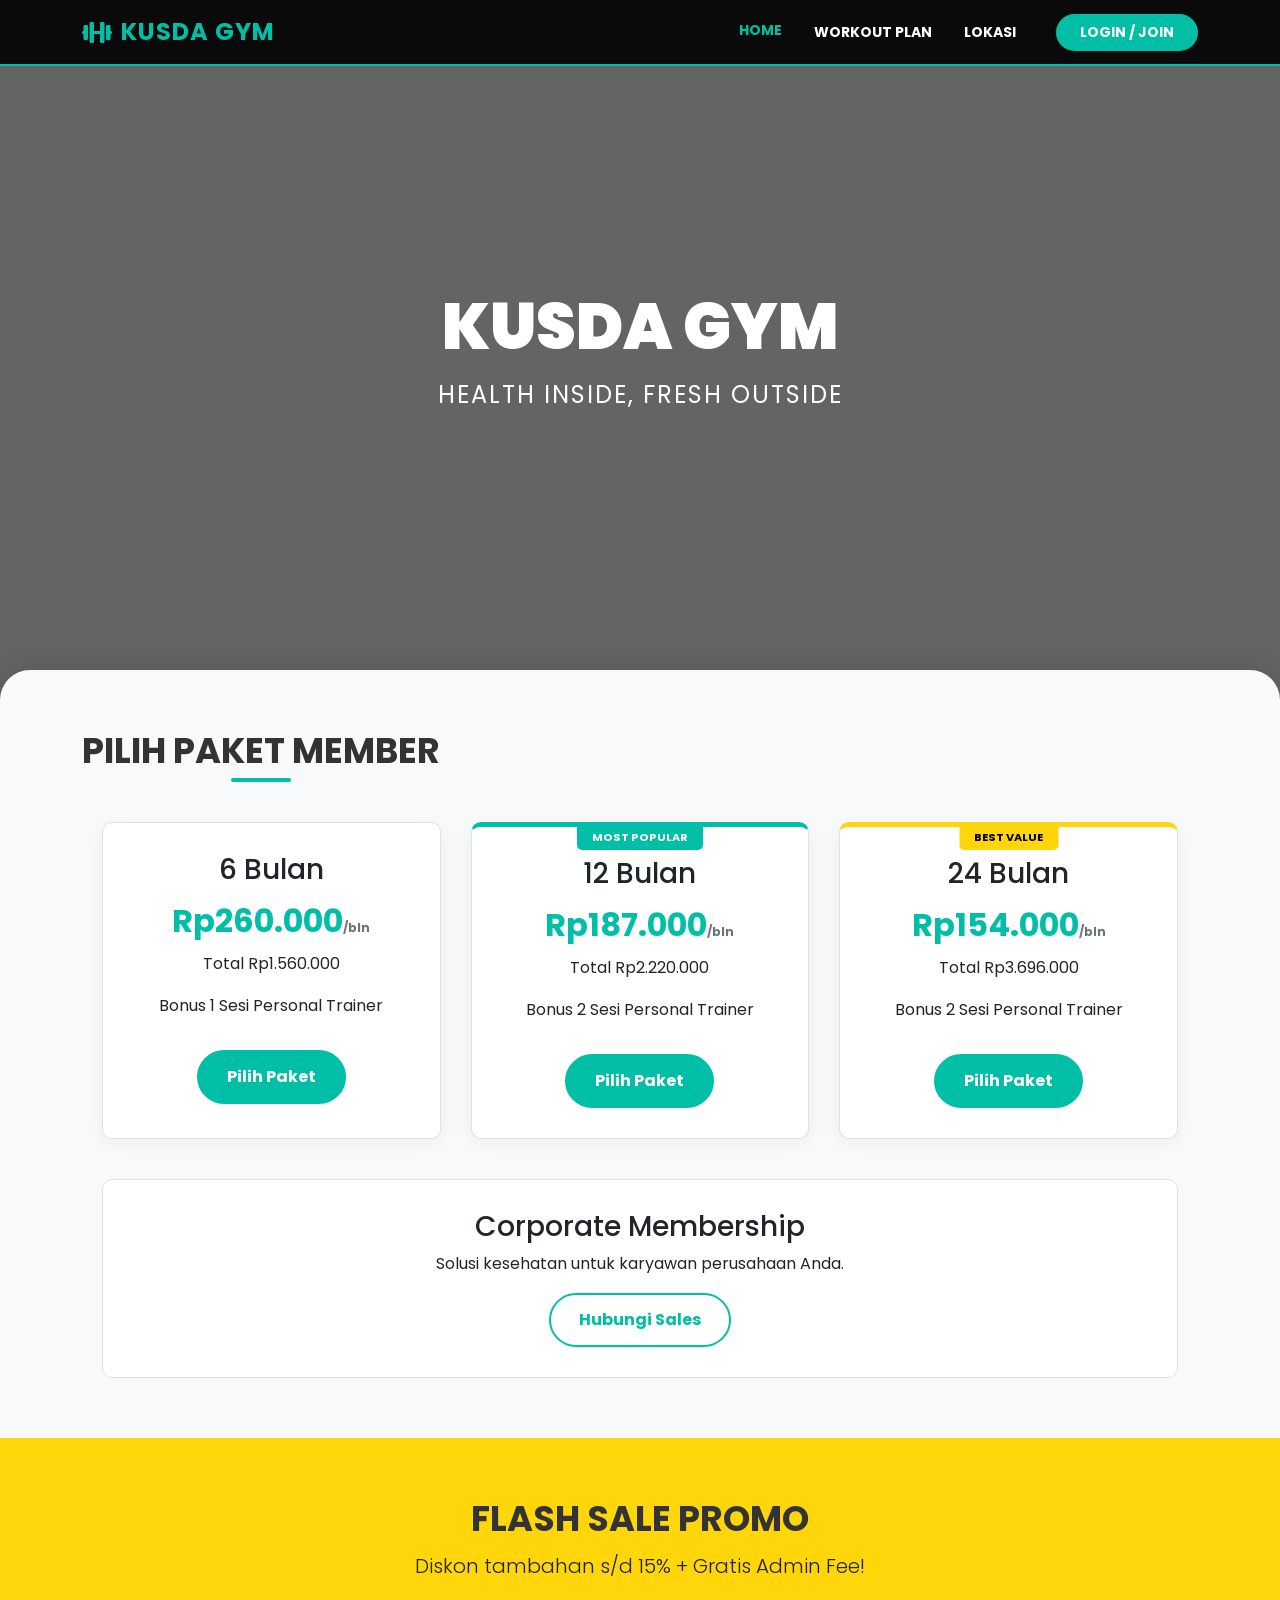
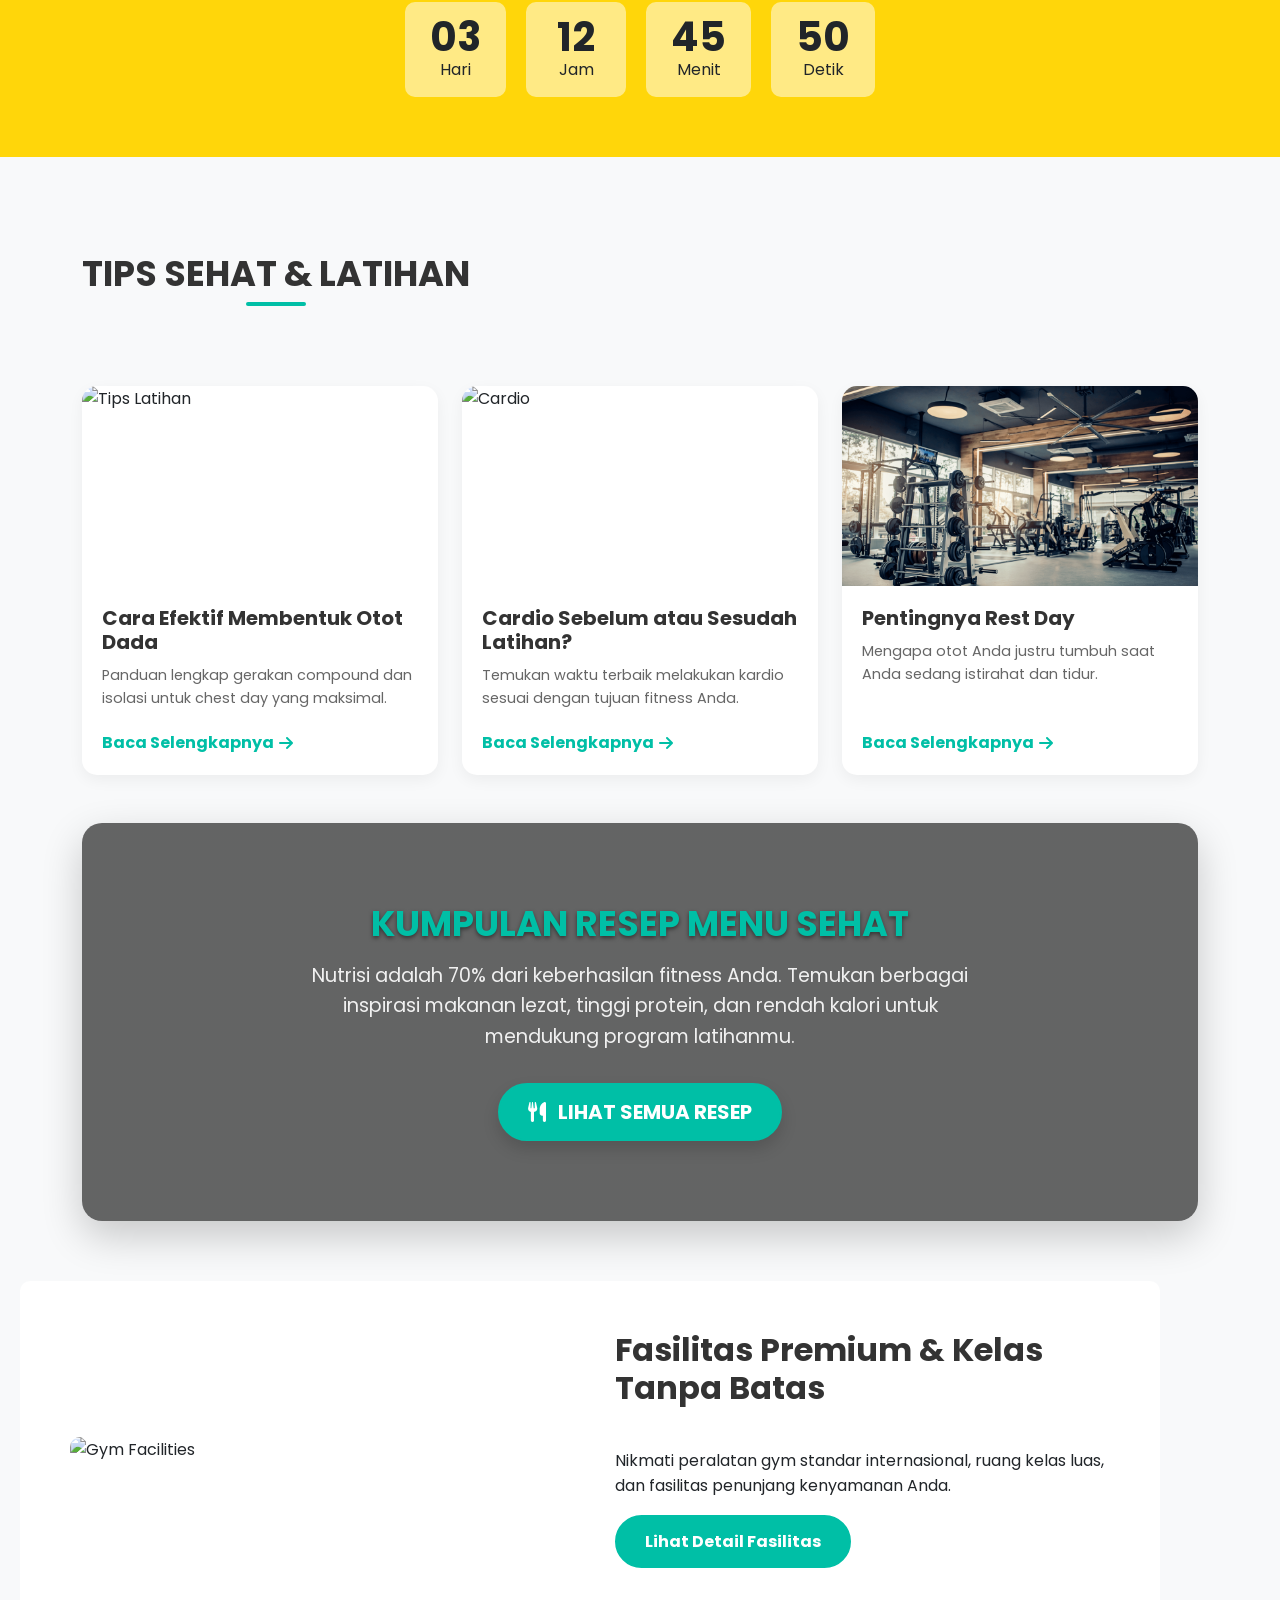
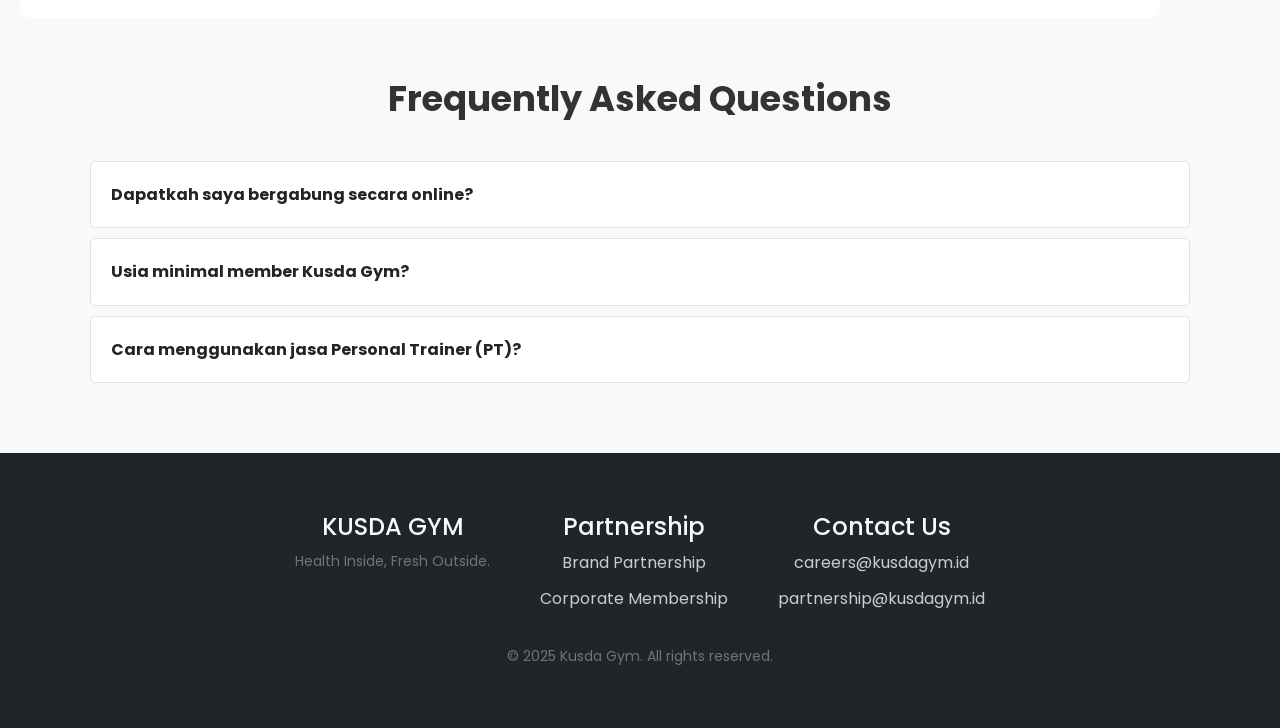
==== Landing Page/index.html @ d410f2b3 "first commit" ====
<!DOCTYPE html>
<html lang="id">
<head>
    <meta charset="UTF-8">
    <meta name="viewport" content="width=device-width, initial-scale=1.0">
    <title>Kusda Gym - Health Inside, Fresh Outside</title>
    
    <link href="https://cdn.jsdelivr.net/npm/bootstrap@5.3.0/dist/css/bootstrap.min.css" rel="stylesheet">
    <link href="https://cdnjs.cloudflare.com/ajax/libs/font-awesome/6.0.0/css/all.min.css" rel="stylesheet">
    <link href="https://fonts.googleapis.com/css2?family=Poppins:wght@300;400;700;900&display=swap" rel="stylesheet">

    <style>
        /* CSS Variables */
        :root {
            --light-bg: #f8f9fa;
            --white-bg: #ffffff;
            --dark-text: #212529;
            --secondary-text: #6c757d;
            --primary-teal: #00bfa6;
            --teal-dark: #008f7a;
            --accent-yellow: #ffd60a;
            --border-color: #dee2e6;
            --font-family: 'Poppins', sans-serif;
        }

        /* General Styles */
        * { box-sizing: border-box; margin: 0; padding: 0; }
        body { 
            font-family: var(--font-family); 
            background-color: var(--light-bg); 
            color: var(--dark-text); 
            line-height: 1.6;
            padding-top: 80px; 
        }
        
        /* NAVBAR FIX */
        .navbar-nav .nav-link {
            transition: all 0.3s ease;
            padding: 10px 15px;
            color: #ffffff !important;
            font-weight: 700;
        }
        .navbar-nav .nav-link:hover, .navbar-nav .nav-link.active {
            color: var(--primary-teal) !important;
            transform: translateY(-2px);
        }

        .container { max-width: 1140px; margin: 0 auto; }
        h2 { text-align: center; font-size: 2.2rem; font-weight: 700; margin-bottom: 40px; color: #333; }
        
        .section-title { position: relative; display: inline-block; padding-bottom: 10px; }
        .section-title::after {
            content: ''; position: absolute; left: 50%; bottom: 0; transform: translateX(-50%);
            width: 60px; height: 4px; background-color: var(--primary-teal); border-radius: 2px;
        }

        /* Buttons Custom */
        .btn-custom { display: inline-block; padding: 12px 28px; background-color: var(--primary-teal); color: var(--white-bg); text-decoration: none; border-radius: 50px; font-weight: 700; transition: all 0.3s ease; border: 2px solid var(--primary-teal); cursor: pointer; }
        .btn-custom:hover { background-color: transparent; color: var(--primary-teal); }
        .btn-secondary-custom { display: inline-block; padding: 12px 28px; background-color: transparent; color: var(--primary-teal); text-decoration: none; border-radius: 50px; font-weight: 700; border: 2px solid var(--primary-teal); transition: all 0.3s ease; }
        .btn-secondary-custom:hover { background-color: var(--primary-teal); color: var(--white-bg); }

        /* Hero Section */
        header {
            /* Pastikan link gambar valid */
            background: linear-gradient(rgba(0, 0, 0, 0.6), rgba(0, 0, 0, 0.6)), url('https://images.unsplash.com/photo-1534438327276-14e5300c3a48?q=80&w=1470&auto=format&fit=crop') no-repeat center center/cover;
            height: 80vh; color: var(--white-bg); position: relative; z-index: 0;
            display: flex; align-items: center; justify-content: center; margin-top: -80px; 
        }
        .hero-content { text-align: center; z-index: 1; padding: 0 20px; }
        .hero-content h1 { font-size: 4rem; font-weight: 900; margin-bottom: 10px; }
        .hero-content p { font-size: 1.5rem; letter-spacing: 2px; }

        /* Main Content */
        main {
            position: relative; z-index: 1; background-color: var(--light-bg); margin-top: -50px;
            border-top-left-radius: 30px; border-top-right-radius: 30px;
            box-shadow: 0 -5px 25px rgba(0,0,0,0.1); padding-top: 60px;
        }

        /* Membership Plans */
        .membership-plans { display: grid; grid-template-columns: repeat(auto-fit, minmax(250px, 1fr)); gap: 30px; padding: 0 20px; }
        .plan { background-color: var(--white-bg); padding: 30px; border-radius: 10px; text-align: center; border: 1px solid var(--border-color); transition: all 0.3s ease; position: relative; box-shadow: 0 4px 15px rgba(0,0,0,0.05); }
        .plan:hover { transform: translateY(-10px); box-shadow: 0 8px 25px rgba(0,0,0,0.1); }
        .plan.popular { border-top: 5px solid var(--primary-teal); }
        .plan.best-value { border-top: 5px solid var(--accent-yellow); }
        .plan .tag { position: absolute; top: -1px; left: 50%; transform: translateX(-50%); background: var(--primary-teal); color: var(--white-bg); padding: 3px 15px; font-size: 0.7rem; font-weight: 700; border-radius: 0 0 5px 5px; }
        .plan.best-value .tag { background: var(--accent-yellow); color: #000; }
        .plan .price { font-size: 2rem; font-weight: 700; color: var(--primary-teal); margin: 5px 0; }
        .plan .per-month { font-size: 0.75rem; color: var(--secondary-text); }
        
        .corporate-membership { text-align: center; background: var(--white-bg); padding: 30px; margin: 40px 20px 0 20px; border-radius: 10px; border: 1px solid var(--border-color); }

        /* Promo Section */
        .promo-section { background-color: var(--accent-yellow); color: var(--dark-text); text-align: center; padding: 60px 20px; margin-top: 60px;}
        .countdown { display: flex; justify-content: center; gap: 20px; margin-top: 20px; flex-wrap: wrap; }
        .time-block { background: rgba(255,255,255,0.5); padding: 15px 25px; border-radius: 10px; min-width: 100px; }
        .time-block span { display: block; font-size: 2.5rem; font-weight: 700; line-height: 1; }

        /* --- ARTICLE CARD STYLE (UNTUK TIPS) --- */
        .article-card {
            border: none; border-radius: 15px; overflow: hidden;
            box-shadow: 0 5px 15px rgba(0,0,0,0.05); transition: 0.3s;
            background: white; height: 100%; display: flex; flex-direction: column;
        }
        .article-card:hover { transform: translateY(-5px); box-shadow: 0 10px 25px rgba(0,0,0,0.1); }
        .article-img { height: 200px; object-fit: cover; }
        .article-body { padding: 20px; flex-grow: 1; display: flex; flex-direction: column; }
        .article-title { font-weight: 700; margin-bottom: 10px; color: #333; }
        .article-text { font-size: 0.9rem; color: #666; margin-bottom: 20px; flex-grow: 1; }
        .article-btn { color: var(--primary-teal); font-weight: 700; text-decoration: none; display: inline-flex; align-items: center; gap: 5px; }
        .article-btn:hover { color: var(--teal-dark); text-decoration: underline; }

        /* --- STYLE BARU: BANNER MENU SEHAT --- */
        .menu-banner {
            /* Background foto makanan sehat */
            background: linear-gradient(rgba(0,0,0,0.6), rgba(0,0,0,0.6)), url('https://images.unsplash.com/photo-1490645935967-10de6ba17061?q=80&w=1470&auto=format&fit=crop') center/cover;
            border-radius: 20px;
            padding: 80px 40px;
            text-align: center;
            color: white;
            box-shadow: 0 15px 40px rgba(0,0,0,0.2);
            position: relative;
            overflow: hidden;
        }
        .menu-banner h2 { color: var(--primary-teal); margin-bottom: 15px; text-shadow: 0 2px 4px rgba(0,0,0,0.5); }
        .menu-banner p { font-size: 1.2rem; max-width: 700px; margin: 0 auto 30px auto; color: #f0f0f0; }

        /* Benefits & FAQ */
        .benefits-trigger-section { display: grid; grid-template-columns: 1fr 1fr; align-items: center; gap: 50px; background: var(--white-bg); padding: 50px; border-radius: 10px; margin: 60px 20px; }
        .benefits-trigger-section img { width: 100%; border-radius: 10px; object-fit: cover; }
        .benefits-content h2 { text-align: left; font-size: 2rem; }
        
        #faq { padding-bottom: 60px; padding-left: 20px; padding-right: 20px; }
        .faq-container details { background-color: var(--white-bg); margin-bottom: 10px; border-radius: 5px; padding: 20px; border: 1px solid var(--border-color); }
        .faq-container summary { font-weight: 700; cursor: pointer; list-style: none; display: flex; justify-content: space-between; }
        
        footer { background-color: #212529; color: var(--light-bg); padding: 60px 20px; text-align: center; }
        .footer-content { display: flex; justify-content: center; gap: 50px; flex-wrap: wrap; }
        .footer-col a { display: block; color: #ccc; text-decoration: none; margin-bottom: 10px; }

        /* Modal */
        .modal { display: none; position: fixed; z-index: 1050; left: 0; top: 0; width: 100%; height: 100%; overflow: hidden; background-color: rgba(0,0,0,0.8); backdrop-filter: blur(5px); }
        .modal:target { display: block; }
        .modal-content { display: flex; flex-direction: column; background-color: var(--white-bg); margin: 2% auto; width: 90%; max-width: 800px; max-height: 90vh; border-radius: 15px; position: relative; color: var(--dark-text); overflow: hidden; }
        .modal-header { padding: 20px; border-bottom: 1px solid var(--border-color); display: flex; justify-content: space-between; align-items: center; background: var(--light-bg); }
        .modal-body { padding: 20px; overflow-y: auto; }
        .close-btn { color: #333; font-size: 30px; font-weight: bold; text-decoration: none; line-height: 1; }
        
        .tab-details { border: 1px solid var(--border-color); border-radius: 8px; margin-bottom: 15px; overflow: hidden; }
        .tab-details summary { font-weight: 700; padding: 15px 20px; cursor: pointer; background-color: #f1f3f5; list-style: none; display: flex; justify-content: space-between; }
        .benefit-item { display: flex; align-items: flex-start; gap: 15px; margin-bottom: 20px; border-bottom: 1px dashed #eee; padding-bottom: 15px; }
        .benefit-icon { width: 40px; height: 40px; object-fit: contain; }

        @media (max-width: 768px) {
            .benefits-trigger-section { grid-template-columns: 1fr; text-align: center; }
            .hero-content h1 { font-size: 2.5rem; }
        }
    </style>
</head>
<body>

    <nav class="navbar navbar-expand-lg fixed-top navbar-dark" style="background-color: rgba(0,0,0,0.9); border-bottom: 2px solid #00bfa6; backdrop-filter: blur(10px);">
        <div class="container">
            <a class="navbar-brand fw-bold d-flex align-items-center" href="index.html" style="color: #00bfa6; font-size: 1.5rem; letter-spacing: 1px;">
                <i class="fas fa-dumbbell me-2"></i>KUSDA GYM
            </a>
            <button class="navbar-toggler" type="button" data-bs-toggle="collapse" data-bs-target="#navbarNav">
                <span class="navbar-toggler-icon"></span>
            </button>
            <div class="collapse navbar-collapse" id="navbarNav">
                <ul class="navbar-nav ms-auto align-items-center gap-3 text-uppercase small">
                    <li class="nav-item"><a class="nav-link active" href="index.html">Home</a></li>
                    <li class="nav-item"><a class="nav-link" href="../Pembuatan List Workout/listmaker.html">Workout Plan</a></li>
                    <li class="nav-item"><a class="nav-link" href="../Maps/maps.html">Lokasi</a></li>
                    <li class="nav-item ms-lg-3">
                        <a href="../Login-Register/loginregister.html" class="btn btn-sm rounded-pill px-4 py-2 fw-bold" style="background-color: #00bfa6; color: white; border: none;">Login / Join</a>
                    </li>
                </ul>
            </div>
        </div>
    </nav>

    <header>
        <div class="hero-content">
            <h1>KUSDA GYM</h1>
            <p>HEALTH INSIDE, FRESH OUTSIDE</p>
        </div>
    </header>

    <main>
        
        <section id="membership" class="container">
            <h2 class="section-title">PILIH PAKET MEMBER</h2>
            <div class="membership-plans">
                <div class="plan">
                    <h3>6 Bulan</h3>
                    <p class="price">Rp260.000<span class="per-month">/bln</span></p>
                    <p class="total">Total Rp1.560.000</p>
                    <p class="bonus">Bonus 1 Sesi Personal Trainer</p>
                    <a href="#" class="btn-custom mt-3">Pilih Paket</a>
                </div>
                <div class="plan popular">
                    <span class="tag">MOST POPULAR</span>
                    <h3>12 Bulan</h3>
                    <p class="price">Rp187.000<span class="per-month">/bln</span></p>
                    <p class="total">Total Rp2.220.000</p>
                    <p class="bonus">Bonus 2 Sesi Personal Trainer</p>
                    <a href="#" class="btn-custom mt-3">Pilih Paket</a>
                </div>
                <div class="plan best-value">
                    <span class="tag">BEST VALUE</span>
                    <h3>24 Bulan</h3>
                    <p class="price">Rp154.000<span class="per-month">/bln</span></p>
                    <p class="total">Total Rp3.696.000</p>
                    <p class="bonus">Bonus 2 Sesi Personal Trainer</p>
                    <a href="#" class="btn-custom mt-3">Pilih Paket</a>
                </div>
            </div>
            
            <div class="corporate-membership">
                <h3>Corporate Membership</h3>
                <p>Solusi kesehatan untuk karyawan perusahaan Anda.</p>
                <a href="mailto:careers@kusdagym.id" class="btn-secondary-custom">Hubungi Sales</a>
            </div>
        </section>

        <section class="promo-section">
            <div class="container">
                <h2 style="margin-bottom: 10px;">FLASH SALE PROMO</h2>
                <p class="lead">Diskon tambahan s/d 15% + Gratis Admin Fee!</p>
                <div id="countdown" class="countdown">
                    <div class="time-block"><span id="days">03</span>Hari</div>
                    <div class="time-block"><span id="hours">12</span>Jam</div>
                    <div class="time-block"><span id="minutes">45</span>Menit</div>
                    <div class="time-block"><span id="seconds">50</span>Detik</div>
                </div>
            </div>
        </section>

        <section class="container mt-5 pt-5">
            <h2 class="section-title">TIPS SEHAT & LATIHAN</h2>
            <div class="row g-4 mt-3">
                <div class="col-md-4">
                    <div class="article-card">
                        <img src="https://images.unsplash.com/photo-1571019614242-c5c5dee9f50b?q=80&w=600" class="article-img" alt="Tips Latihan">
                        <div class="article-body">
                            <h5 class="article-title">Cara Efektif Membentuk Otot Dada</h5>
                            <p class="article-text">Panduan lengkap gerakan compound dan isolasi untuk chest day yang maksimal.</p>
                            <a href="../Tips Sehat/tips.html" class="article-btn">Baca Selengkapnya <i class="fas fa-arrow-right"></i></a>
                        </div>
                    </div>
                </div>
                <div class="col-md-4">
                    <div class="article-card">
                        <img src="https://images.unsplash.com/photo-1599058945522-28d584b6f0ff?q=80&w=600" class="article-img" alt="Cardio">
                        <div class="article-body">
                            <h5 class="article-title">Cardio Sebelum atau Sesudah Latihan?</h5>
                            <p class="article-text">Temukan waktu terbaik melakukan kardio sesuai dengan tujuan fitness Anda.</p>
                            <a href="../Tips Sehat/tips.html" class="article-btn">Baca Selengkapnya <i class="fas fa-arrow-right"></i></a>
                        </div>
                    </div>
                </div>
                <div class="col-md-4">
                    <div class="article-card">
                        <img src="../Landing Page/image/background.jpg" class="article-img" alt="Recovery">
                        <div class="article-body">
                            <h5 class="article-title">Pentingnya Rest Day</h5>
                            <p class="article-text">Mengapa otot Anda justru tumbuh saat Anda sedang istirahat dan tidur.</p>
                            <a href="../Tips Sehat/tips.html" class="article-btn">Baca Selengkapnya <i class="fas fa-arrow-right"></i></a>
                        </div>
                    </div>
                </div>
            </div>
        </section>

        <section class="container mt-5 mb-5">
            <div class="menu-banner">
                <h2>KUMPULAN RESEP MENU SEHAT</h2>
                <p>Nutrisi adalah 70% dari keberhasilan fitness Anda. Temukan berbagai inspirasi makanan lezat, tinggi protein, dan rendah kalori untuk mendukung program latihanmu.</p>
                <a href="../Menu Sehat/menusehat.html" class="btn btn-custom btn-lg rounded-pill shadow">
                    <i class="fas fa-utensils me-2"></i> LIHAT SEMUA RESEP
                </a>
            </div>
        </section>
        
        <section id="benefits" class="container benefits-trigger-section">
             <img src="https://images.unsplash.com/photo-1534438327276-14e5300c3a48?q=80&w=1470" alt="Gym Facilities">
             <div class="benefits-content">
                <h2>Fasilitas Premium & Kelas Tanpa Batas</h2>
                <p>Nikmati peralatan gym standar internasional, ruang kelas luas, dan fasilitas penunjang kenyamanan Anda.</p>
                <a href="#benefitModal" class="btn-custom">Lihat Detail Fasilitas</a>
             </div>
        </section>

        <section id="faq" class="container">
            <h2>Frequently Asked Questions</h2>
            <div class="faq-container">
                <details>
                    <summary>Dapatkah saya bergabung secara online?</summary>
                    <p>Tentu! Anda dapat mendaftar langsung melalui formulir online kami dan melakukan pembayaran transfer.</p>
                </details>
                <details>
                    <summary>Usia minimal member Kusda Gym?</summary>
                    <p>Usia minimal untuk menjadi member kami adalah 17 tahun, atau 15 tahun dengan surat izin orang tua.</p>
                </details>
                 <details>
                    <summary>Cara menggunakan jasa Personal Trainer (PT)?</summary>
                    <p>Anda dapat membeli sesi PT secara terpisah di resepsionis. Kami memiliki pelatih bersertifikat resmi.</p>
                </details>
            </div>
        </section>
    </main>
    
    <footer>
        <div class="container footer-content">
            <div class="footer-col">
                <h4>KUSDA GYM</h4>
                <p class="text-secondary small">Health Inside, Fresh Outside.</p>
            </div>
            <div class="footer-col">
                <h4>Partnership</h4>
                <a href="#">Brand Partnership</a>
                <a href="#">Corporate Membership</a>
            </div>
            <div class="footer-col">
                <h4>Contact Us</h4>
                <a href="#">careers@kusdagym.id</a>
                <a href="#">partnership@kusdagym.id</a>
            </div>
        </div>
        <div class="mt-4 text-secondary small">
            &copy; 2025 Kusda Gym. All rights reserved.
        </div>
    </footer>

    <div id="benefitModal" class="modal">
        <div class="modal-content">
            <div class="modal-header">
                <h2>Benefit Membership</h2>
                <a href="#" class="close-btn">&times;</a>
            </div>
            <div class="modal-body">
                
                <details class="tab-details" open>
                    <summary>Fasilitas Alat</summary>
                    <div class="tab-details-content">
                        <div class="benefit-item">
                            <img src="ui/barbell.svg" alt="Icon" class="benefit-icon">
                            <div><h4>Gym Floor Luas</h4><p>Area latihan bebas yang luas.</p></div>
                        </div>
                        <div class="benefit-item">
                            <img src="ui/dumbell.png" alt="Icon" class="benefit-icon">
                            <div><h4>Free Weight Area</h4><p>Dumbell set lengkap hingga 50kg.</p></div>
                        </div>
                    </div>
                </details>

                <details class="tab-details">
                    <summary>Kelas Studio</summary>
                    <div class="tab-details-content">
                        <p>Akses gratis ke semua kelas harian:</p>
                        <ul class="list-unstyled">
                            <li>✅ <strong>Zumba & Dance</strong></li>
                            <li>✅ <strong>Yoga & Pilates</strong></li>
                            <li>✅ <strong>Body Combat</strong></li>
                        </ul>
                    </div>
                </details>

            </div>
            <div class="modal-footer" style="padding: 15px; text-align: right; background: #f8f9fa;">
                <a href="#" class="btn btn-secondary btn-sm rounded-pill px-4">Tutup</a>
            </div>
        </div>
    </div>

    <script src="https://cdn.jsdelivr.net/npm/bootstrap@5.3.0/dist/js/bootstrap.bundle.min.js"></script>

</body>
</html>
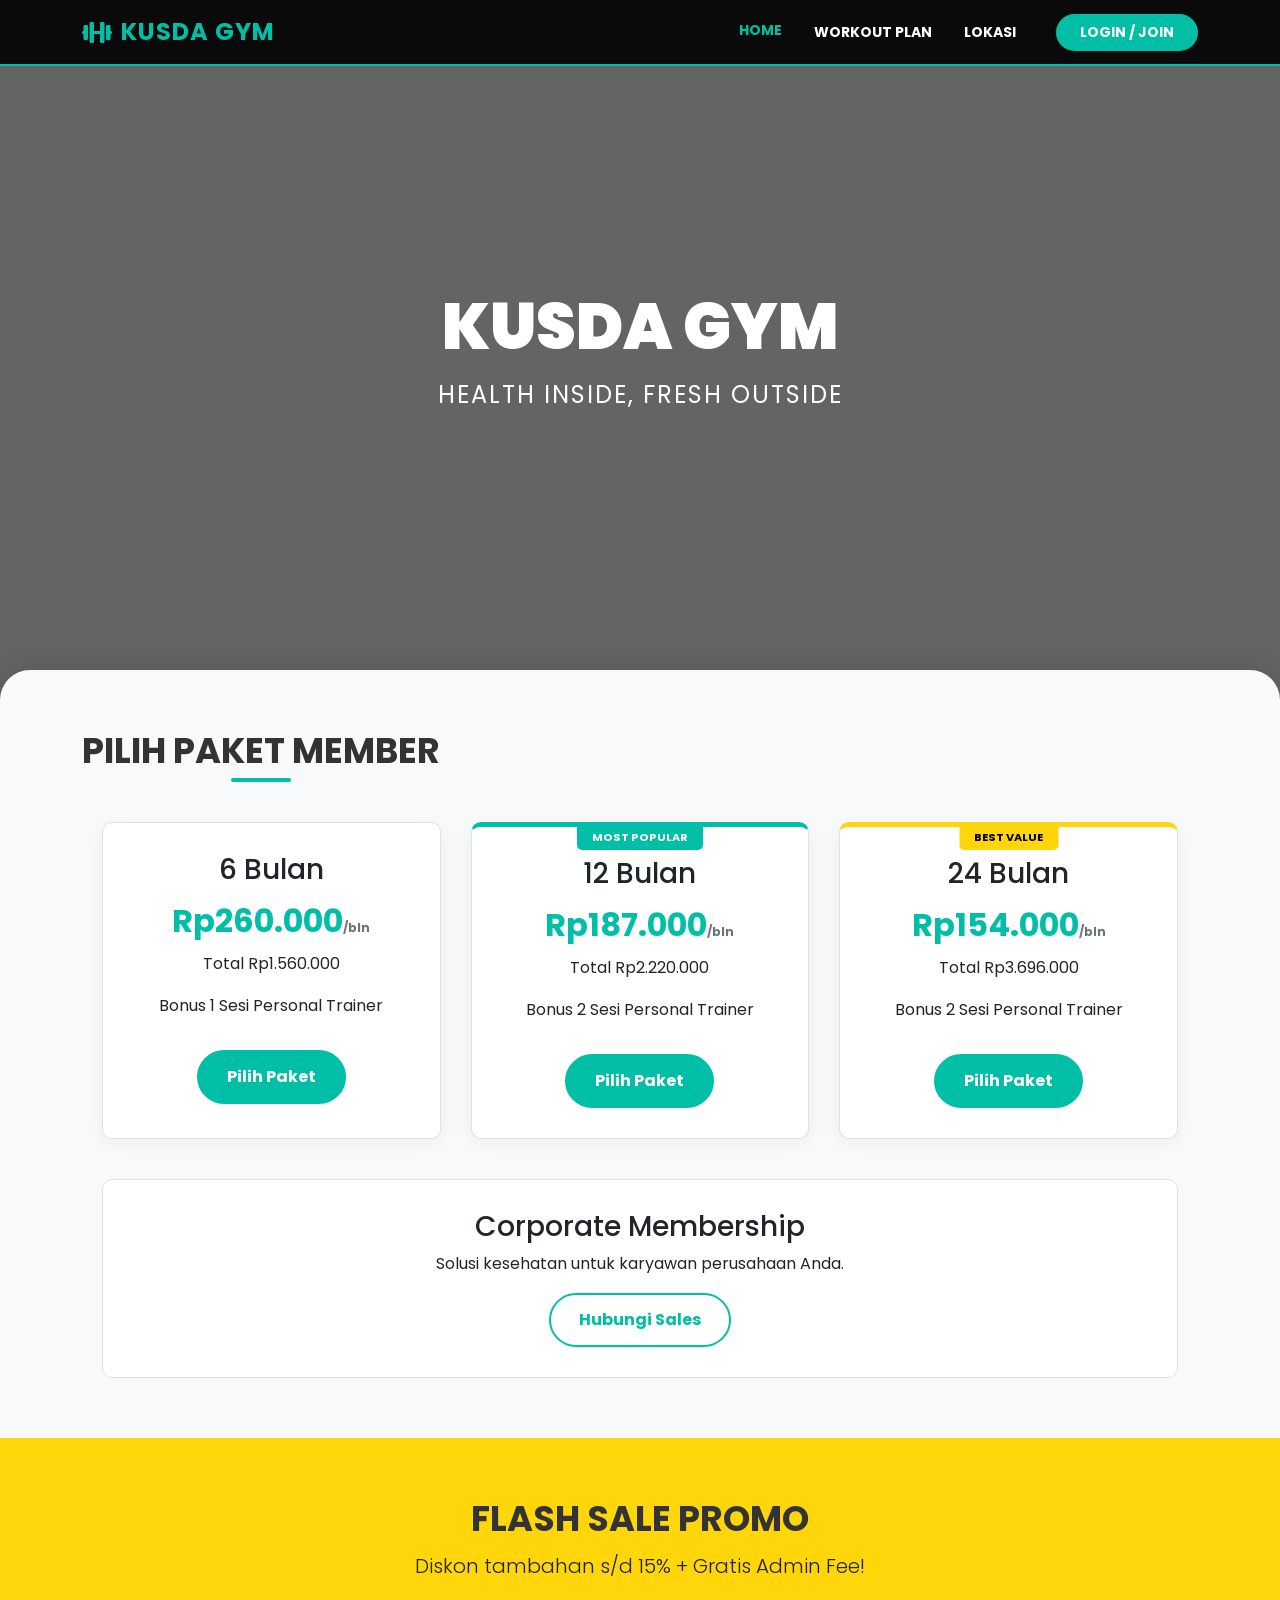
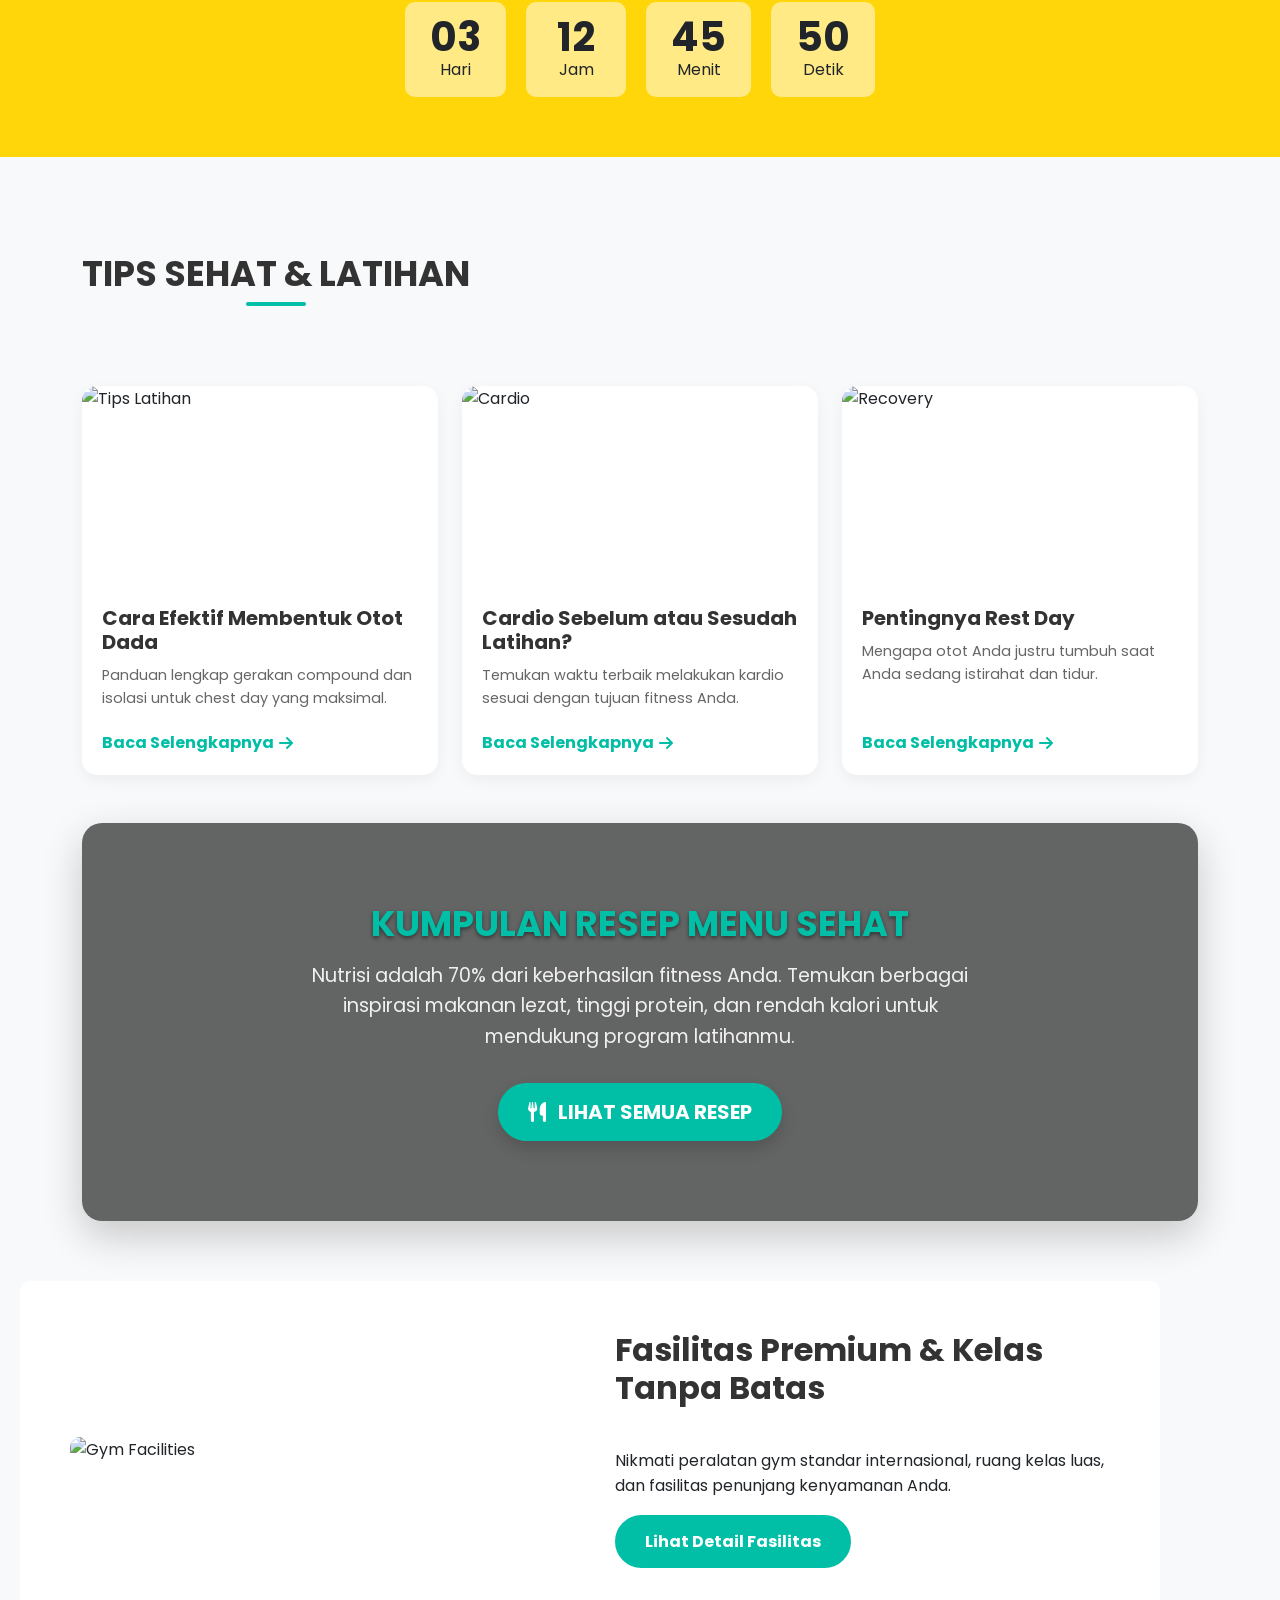
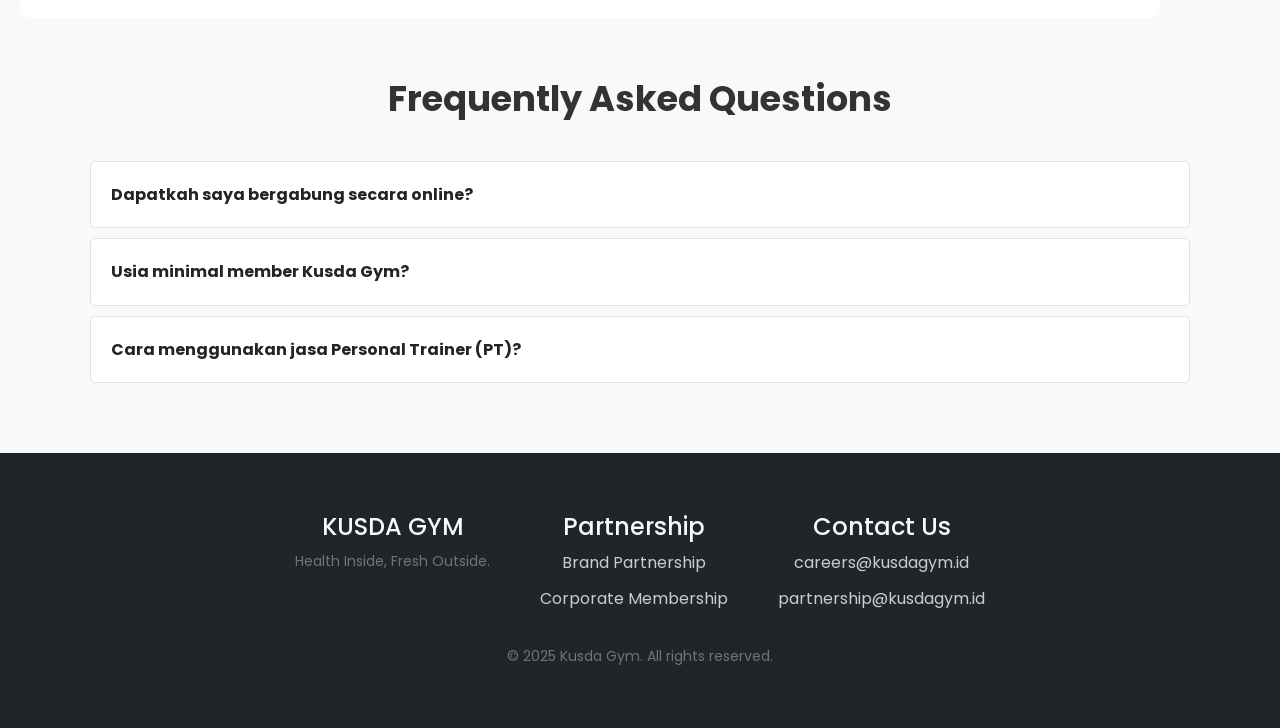
==== commit fa4c985f: "Update index.html" ====
--- a/Landing Page/index.html
+++ b/Landing Page/index.html
@@ -62,7 +62,6 @@
 
         /* Hero Section */
         header {
-            /* Pastikan link gambar valid */
             background: linear-gradient(rgba(0, 0, 0, 0.6), rgba(0, 0, 0, 0.6)), url('https://images.unsplash.com/photo-1534438327276-14e5300c3a48?q=80&w=1470&auto=format&fit=crop') no-repeat center center/cover;
             height: 80vh; color: var(--white-bg); position: relative; z-index: 0;
             display: flex; align-items: center; justify-content: center; margin-top: -80px; 
@@ -171,10 +170,10 @@
             <div class="collapse navbar-collapse" id="navbarNav">
                 <ul class="navbar-nav ms-auto align-items-center gap-3 text-uppercase small">
                     <li class="nav-item"><a class="nav-link active" href="index.html">Home</a></li>
-                    <li class="nav-item"><a class="nav-link" href="../Pembuatan List Workout/listmaker.html">Workout Plan</a></li>
-                    <li class="nav-item"><a class="nav-link" href="../Maps/maps.html">Lokasi</a></li>
+                    <li class="nav-item"><a class="nav-link" href="Pembuatan List Workout/listmaker.html">Workout Plan</a></li>
+                    <li class="nav-item"><a class="nav-link" href="Maps/maps.html">Lokasi</a></li>
                     <li class="nav-item ms-lg-3">
-                        <a href="../Login-Register/loginregister.html" class="btn btn-sm rounded-pill px-4 py-2 fw-bold" style="background-color: #00bfa6; color: white; border: none;">Login / Join</a>
+                        <a href="Login-Register/loginregister.html" class="btn btn-sm rounded-pill px-4 py-2 fw-bold" style="background-color: #00bfa6; color: white; border: none;">Login / Join</a>
                     </li>
                 </ul>
             </div>
@@ -247,7 +246,7 @@
                         <div class="article-body">
                             <h5 class="article-title">Cara Efektif Membentuk Otot Dada</h5>
                             <p class="article-text">Panduan lengkap gerakan compound dan isolasi untuk chest day yang maksimal.</p>
-                            <a href="../Tips Sehat/tips.html" class="article-btn">Baca Selengkapnya <i class="fas fa-arrow-right"></i></a>
+                            <a href="Tips Sehat/tips.html" class="article-btn">Baca Selengkapnya <i class="fas fa-arrow-right"></i></a>
                         </div>
                     </div>
                 </div>
@@ -257,17 +256,17 @@
                         <div class="article-body">
                             <h5 class="article-title">Cardio Sebelum atau Sesudah Latihan?</h5>
                             <p class="article-text">Temukan waktu terbaik melakukan kardio sesuai dengan tujuan fitness Anda.</p>
-                            <a href="../Tips Sehat/tips.html" class="article-btn">Baca Selengkapnya <i class="fas fa-arrow-right"></i></a>
+                             <a href="Tips Sehat/tips.html" class="article-btn">Baca Selengkapnya <i class="fas fa-arrow-right"></i></a>
                         </div>
                     </div>
                 </div>
                 <div class="col-md-4">
                     <div class="article-card">
-                        <img src="../Landing Page/image/background.jpg" class="article-img" alt="Recovery">
+                        <img src="Landing Page/image/background.jpg" class="article-img" alt="Recovery">
                         <div class="article-body">
                             <h5 class="article-title">Pentingnya Rest Day</h5>
                             <p class="article-text">Mengapa otot Anda justru tumbuh saat Anda sedang istirahat dan tidur.</p>
-                            <a href="../Tips Sehat/tips.html" class="article-btn">Baca Selengkapnya <i class="fas fa-arrow-right"></i></a>
+                             <a href="Tips Sehat/tips.html" class="article-btn">Baca Selengkapnya <i class="fas fa-arrow-right"></i></a>
                         </div>
                     </div>
                 </div>
@@ -278,7 +277,7 @@
             <div class="menu-banner">
                 <h2>KUMPULAN RESEP MENU SEHAT</h2>
                 <p>Nutrisi adalah 70% dari keberhasilan fitness Anda. Temukan berbagai inspirasi makanan lezat, tinggi protein, dan rendah kalori untuk mendukung program latihanmu.</p>
-                <a href="../Menu Sehat/menusehat.html" class="btn btn-custom btn-lg rounded-pill shadow">
+                <a href="Menu Sehat/menusehat.html" class="btn btn-custom btn-lg rounded-pill shadow">
                     <i class="fas fa-utensils me-2"></i> LIHAT SEMUA RESEP
                 </a>
             </div>
@@ -346,11 +345,11 @@
                     <summary>Fasilitas Alat</summary>
                     <div class="tab-details-content">
                         <div class="benefit-item">
-                            <img src="ui/barbell.svg" alt="Icon" class="benefit-icon">
+                            <img src="Landing Page/ui/barbell.svg" alt="Icon" class="benefit-icon">
                             <div><h4>Gym Floor Luas</h4><p>Area latihan bebas yang luas.</p></div>
                         </div>
                         <div class="benefit-item">
-                            <img src="ui/dumbell.png" alt="Icon" class="benefit-icon">
+                            <img src="Landing Page/ui/dumbell.png" alt="Icon" class="benefit-icon">
                             <div><h4>Free Weight Area</h4><p>Dumbell set lengkap hingga 50kg.</p></div>
                         </div>
                     </div>
@@ -378,4 +377,4 @@
     <script src="https://cdn.jsdelivr.net/npm/bootstrap@5.3.0/dist/js/bootstrap.bundle.min.js"></script>
 
 </body>
-</html>+</html>
